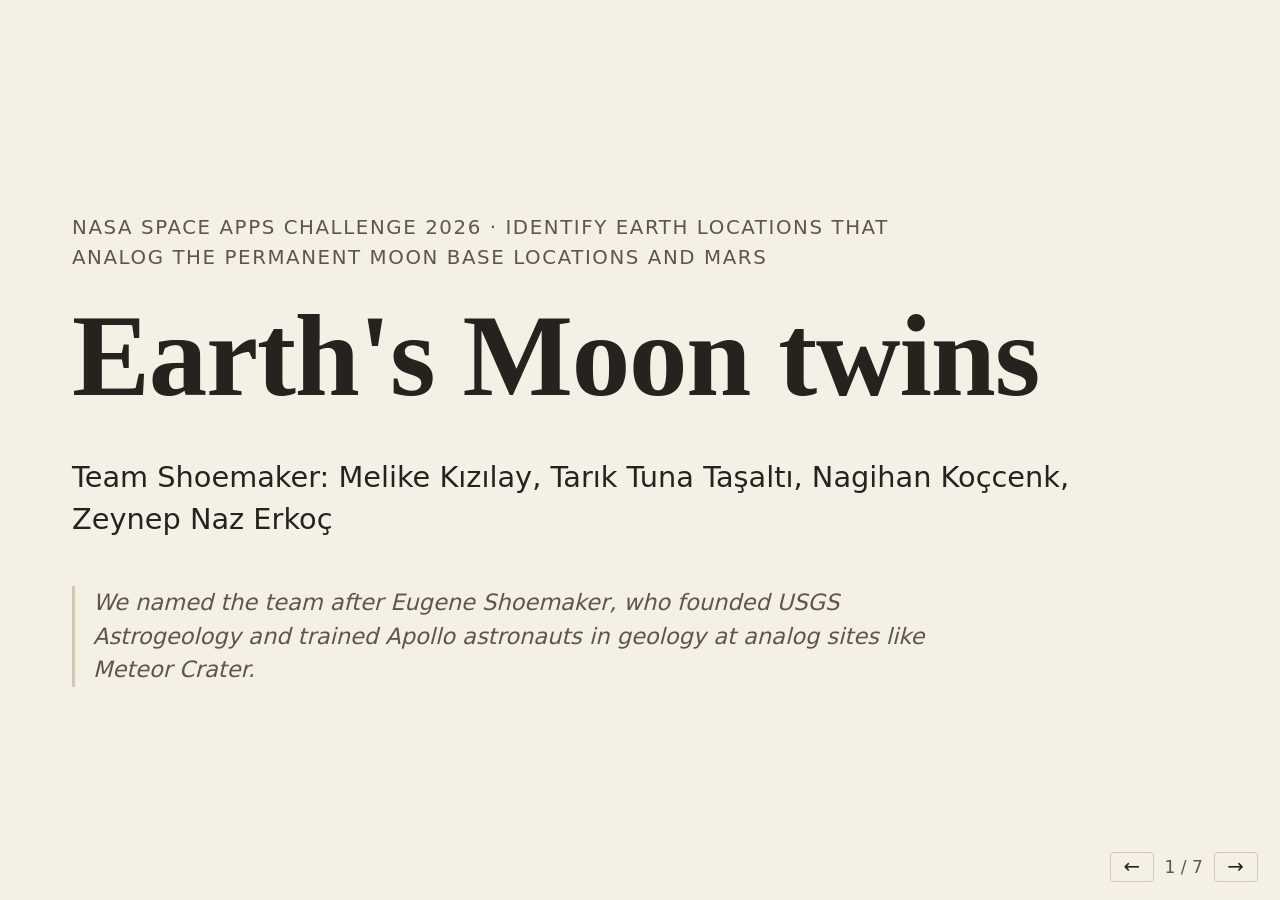
==== docs/demo/index.html @ 7f4cc54e "Consistency pass: rank wording, rank denominators, chart axis titles, submission texts Demo captions" ====
<!doctype html>
<html lang="en">
<head>
<meta charset="utf-8">
<meta name="viewport" content="width=device-width, initial-scale=1">
<title>Earth's Moon twins | Team Shoemaker demo</title>
<link rel="stylesheet" href="demo.css">
</head>
<body>
<main id="deck" aria-label="Seven-slide demo. Use the left and right arrow keys to move.">

<section class="slide s-title" aria-label="Slide 1 of 7">
  <p class="kicker">NASA Space Apps Challenge 2026 · Identify Earth Locations that Analog the Permanent Moon Base Locations and Mars</p>
  <h1>Earth's Moon twins</h1>
  <p class="team">Team Shoemaker: Melike Kızılay, Tarık Tuna Taşaltı, Nagihan Koçcenk, Zeynep Naz Erkoç</p>
  <p class="namesake">We named the team after Eugene Shoemaker, who founded USGS Astrogeology and trained Apollo astronauts in geology at analog sites like Meteor Crater.</p>
</section>

<section class="slide s-problem" aria-label="Slide 2 of 7">
  <h2>Moon missions keep testing at the same four places.</h2>
  <ol class="four"><li>Antarctica</li><li>Atacama</li><li>Iceland</li><li>Hawaii</li></ol>
  <p class="aside">We asked which other places on Earth match the Moon, how closely, and where each match breaks.</p>
</section>

<section class="slide s-method" aria-label="Slide 3 of 7">
  <h2>We compared 22,147 Earth windows with 13 places on the Moon.</h2>
  <div class="flow" role="img" aria-label="Moon elevation and Earth data give slope, relief and rock, which give one score per window, checked against known sites and look-alikes">
    <div class="node moon"><b>Moon</b><span>LRO LOLA, Kaguya</span></div>
    <div class="arrow" aria-hidden="true"></div>
    <div class="node mid"><b>Slope, relief, rock</b><span>10 km windows</span></div>
    <div class="arrow" aria-hidden="true"></div>
    <div class="node score"><b>One score</b><span>per window and target</span></div>
    <div class="node earth"><b>Earth</b><span>Copernicus DEM, WorldCover, GLiM, NASA POWER</span></div>
    <div class="node check"><b>Checked</b><span>15 known sites, 16 look-alikes</span></div>
  </div>
</section>

<section class="slide s-pair" aria-label="Slide 4 of 7">
  <h2>Terrain alone cannot tell a salt desert from a basalt field.</h2>
  <div class="pair">
    <figure><img src="img/salt.jpg" alt="NASA MODIS image of Dasht-e Kavir, a salt and clay desert"><figcaption>Dasht-e Kavir: terrain rank 245</figcaption></figure>
    <figure><img src="img/basalt.jpg" alt="NASA MODIS image of a dark basalt field in the Harrat ash Shaam, Jordan"><figcaption>Harrat ash Shaam, Jordan: rank 2 with rock and terrain</figcaption></figure>
  </div>
  <p class="auc"><span>Terrain <b>0.43</b></span><span>Rock <b>0.82</b></span><span>Both <b>0.92</b></span><em>AUC, mare target</em></p>
  <p class="note">We picked the look-alikes for their rock, so terrain failing is the finding.</p>
</section>

<section class="slide s-map" aria-label="Slide 5 of 7">
  <div class="band">
    <h2>Beyond the usual sites, the best mare matches are Arabian basalt fields (harrats).</h2>
    <p>Karacadağ lava field in southeastern Türkiye matches on rock too (rank 11 of 22,030) but lies under farmland: a place to sample, not to drive.</p>
  </div>
  <img class="shot" src="img/globes_mare.jpg" alt="Our homepage: the Moon with Mare Tranquillitatis selected, and the Earth turned to the Arabian basalt fields (harrats)">
  <p class="cap">Earth globe: our top robust mare candidate, Harrat ash Shaam, Jordan (rank 2 on our score and 9 on the pipeline score among lesser-known places).</p>
</section>

<section class="slide s-number" aria-label="Slide 6 of 7">
  <h2>No place on Earth is as cold as the Artemis III sites.</h2>
  <div class="big">
    <div><b>40 K</b><span>coldest spot in our Artemis III windows (NASA Diviner)</span></div>
    <div><b>-47 °C</b><span>lowest hourly temperature at the coldest Earth match, Arctic islands, Canada, 2001 to 2025 (NASA POWER)</span></div>
  </div>
  <div class="pair">
    <p><b>For Nobile: dry ground to bury ice in</b>Peru</p>
    <p><b>For Nobile: frozen bare ground to drill</b>Tibetan Plateau, China</p>
  </div>
</section>

<section class="slide s-next" aria-label="Slide 7 of 7">
  <h2>Next, we will test if NASA thermal data can tell basalt from look-alikes from orbit.</h2>
  <p class="link">Open the map: <a href="https://shoemaker-spaceapps.github.io/">shoemaker-spaceapps.github.io</a></p>
  <p class="data">Data: NASA LRO (LOLA, Diviner), POWER, GIBS · ESA Copernicus DEM, WorldCover · JAXA Kaguya · GLiM</p>
</section>

</main>
<nav class="ctl" aria-label="Slide controls">
  <button type="button" id="prev" aria-label="Previous slide">&larr;</button>
  <span id="count" aria-live="polite">1 / 7</span>
  <button type="button" id="next" aria-label="Next slide">&rarr;</button>
</nav>
<script src="demo.js"></script>
</body>
</html>
---- docs/demo/demo.css ----
:root {
  --paper: #f5f0e6; --paper-2: #ebe3d4; --ink: #26221e; --muted: #5e554c; --line: #d3c7b3;
  --accent: #9a3f22; --ochre: #94671f; --sage: #4f6145;
  --serif: "Iowan Old Style", "Palatino Linotype", Palatino, "Book Antiqua", Georgia, serif;
  --sans: system-ui, -apple-system, "Segoe UI", Roboto, "Helvetica Neue", Arial, sans-serif;
}
* { box-sizing: border-box; }
html, body { margin: 0; height: 100%; background: var(--paper); color: var(--ink); font-family: var(--sans); }
#deck { height: 100%; }
.slide { position: relative; width: 100vw; height: 100vh; overflow: hidden; padding: 7vmin 8vmin; display: none; flex-direction: column; }
.slide.on { display: flex; }
h1, h2 { font-family: var(--serif); font-weight: 600; margin: 0; line-height: 1.12; text-align: left; }
h1 { font-size: 13vmin; letter-spacing: -0.01em; margin: 2vmin 0 4vmin; }
h2 { font-size: 5.6vmin; max-width: 26ch; }
p { margin: 0; }
.kicker { font-size: 2.2vmin; letter-spacing: .08em; text-transform: uppercase; color: var(--muted); max-width: 70ch; line-height: 1.5; }
a { color: var(--accent); }
:focus-visible { outline: 3px solid var(--ochre); outline-offset: 2px; }

.s-title { justify-content: center; }
.s-title .team { font-size: 3.2vmin; max-width: 60ch; line-height: 1.45; }
.s-title .namesake { margin-top: 5vmin; font-size: 2.5vmin; color: var(--muted); font-style: italic; max-width: 62ch; border-left: 3px solid var(--line); padding-left: 2vmin; line-height: 1.5; }

.s-problem { background: var(--paper-2); }
.s-problem .four { list-style: none; padding: 0; margin: 7vmin 0 0; font-family: var(--serif); font-size: 7.5vmin; line-height: 1.15; color: var(--muted); }
.s-problem .aside { position: absolute; right: 8vmin; bottom: 9vmin; width: 40%; font-size: 3.1vmin; line-height: 1.45; }

.flow { height: 56vh; display: grid; margin-top: 6vmin; gap: 2.5vmin 1.5vmin; align-items: center;
  grid-template-columns: 1fr 5vmin 1fr 5vmin 1fr; grid-template-rows: 1fr 1fr;
  grid-template-areas: "moon a1 mid a2 score" "earth a1 mid a2 check"; }
.node { border: 2px solid var(--ink); border-radius: 6px; padding: 2.4vmin 2.6vmin; background: var(--paper); height: 100%; display: flex; flex-direction: column; justify-content: center; }
.node b { font-family: var(--serif); font-size: 3.6vmin; }
.node span { font-size: 2.3vmin; color: var(--muted); margin-top: .8vmin; line-height: 1.35; }
.moon { grid-area: moon; } .earth { grid-area: earth; } .mid { grid-area: mid; height: 70%; border-color: var(--accent); }
.score { grid-area: score; border-color: var(--accent); background: var(--accent); color: var(--paper); }
.score span { color: var(--paper-2); }
.check { grid-area: check; border-style: dashed; }
.arrow { height: 3px; background: var(--ink); position: relative; }
.arrow::after { content: ""; position: absolute; right: -2px; top: -6px; border: 7px solid transparent; border-left: 10px solid var(--ink); }
.flow .arrow:nth-of-type(2) { grid-area: a1; } .flow .arrow:nth-of-type(4) { grid-area: a2; }

.s-pair .pair { flex: 1; display: grid; grid-template-columns: 1fr 1fr; gap: 3vmin; margin-top: 4vmin; min-height: 0; }
.s-pair figure { margin: 0; display: flex; flex-direction: column; min-height: 0; }
.s-pair img { width: 100%; flex: 1; min-height: 0; object-fit: cover; border: 1px solid var(--line); }
.s-pair figcaption { font-size: 2.3vmin; color: var(--muted); margin-top: 1.2vmin; }
.s-pair .auc { margin-top: 3vmin; display: flex; gap: 5vmin; align-items: baseline; font-size: 2.6vmin; }
.s-pair .auc b { font-family: var(--serif); font-size: 6vmin; margin-left: 1vmin; color: var(--accent); }
.s-pair .auc em { color: var(--muted); font-size: 2.2vmin; }

.s-map { padding: 0; }
.s-map { background: #070708; }
.s-map { flex-direction: column; }
.s-map .shot { flex: 1; min-height: 0; width: 100%; object-fit: contain; object-position: center; display: block; }
.s-map .band { background: var(--paper); padding: 4vmin 8vmin 3vmin; }
.s-map .band h2 { margin: 0 0 1.4vmin; }
.s-map .band p { margin: 0; font-size: 2.7vmin; max-width: 80ch; }
.s-map .cap { color: #d8cfc0; font-size: 2.3vmin; margin: 0; padding: 1.2vmin 8vmin 2.4vmin; }

.s-number .big { display: grid; grid-template-columns: 1fr 1fr; gap: 6vmin; margin-top: 8vmin; }
.s-number .big b { display: block; font-family: var(--serif); font-size: 15vmin; line-height: 1; color: var(--accent); }
.s-number .big div:last-child b { color: var(--ink); }
.s-number .big span { display: block; font-size: 2.6vmin; color: var(--muted); margin-top: 2vmin; max-width: 34ch; line-height: 1.4; }
.s-number .aside { margin-top: auto; font-size: 3vmin; max-width: 52ch; line-height: 1.45; }

.s-next { justify-content: center; background: var(--paper-2); }
.s-next h2 { font-size: 6.4vmin; max-width: 24ch; }
.s-next .link { margin-top: 6vmin; font-size: 3.6vmin; }
.s-next .data { position: absolute; left: 8vmin; bottom: 7vmin; font-size: 2.2vmin; color: var(--muted); max-width: 80ch; }

.ctl { position: fixed; right: 2.5vmin; bottom: 2vmin; display: flex; gap: 1.2vmin; align-items: center; font-size: 1.9vmin; color: var(--muted); }
.ctl button { font: inherit; font-size: 2.2vmin; background: var(--paper); color: var(--ink); border: 1px solid var(--line); border-radius: 4px; padding: .3vmin 1.4vmin; cursor: pointer; }

@media print {
  @page { size: 1280px 720px; margin: 0; }
  .slide { display: flex !important; width: 1280px; height: 720px; page-break-after: always; break-after: page; }
  .ctl { display: none; }
}

.s-pair .note { margin-top: 1.4vmin; font-size: 2.3vmin; color: var(--muted); }

.s-number .pair { margin-top: auto; display: grid; grid-template-columns: 1fr 1fr; gap: 6vmin; }
.s-number .pair p { margin: 0; font-size: 3vmin; line-height: 1.35; }
.s-number .pair b { display: block; font-size: 2.3vmin; color: var(--muted); font-weight: 600; margin-bottom: .8vmin; }
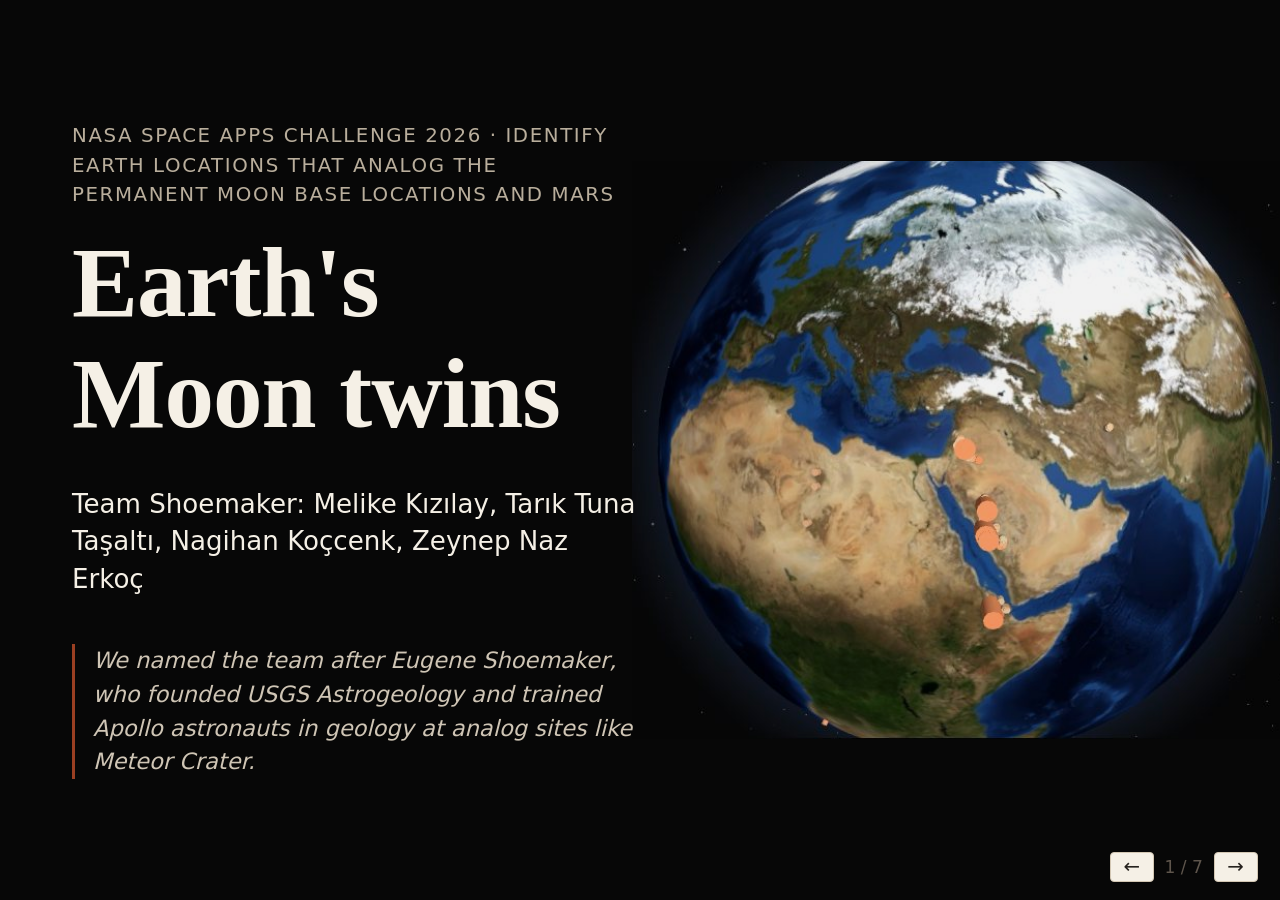
==== commit 92c0fea4: "Demo redesign: globe cover, usual-four contrast, trusted-site map, clearer ice and next-step slides" ====
--- a/docs/demo/index.html
+++ b/docs/demo/index.html
@@ -10,16 +10,21 @@
 <main id="deck" aria-label="Seven-slide demo. Use the left and right arrow keys to move.">
 
 <section class="slide s-title" aria-label="Slide 1 of 7">
-  <p class="kicker">NASA Space Apps Challenge 2026 · Identify Earth Locations that Analog the Permanent Moon Base Locations and Mars</p>
-  <h1>Earth's Moon twins</h1>
-  <p class="team">Team Shoemaker: Melike Kızılay, Tarık Tuna Taşaltı, Nagihan Koçcenk, Zeynep Naz Erkoç</p>
-  <p class="namesake">We named the team after Eugene Shoemaker, who founded USGS Astrogeology and trained Apollo astronauts in geology at analog sites like Meteor Crater.</p>
+  <img class="bg" src="img/earth.jpg" alt="">
+  <div class="txt">
+    <p class="kicker">NASA Space Apps Challenge 2026 · Identify Earth Locations that Analog the Permanent Moon Base Locations and Mars</p>
+    <h1>Earth's Moon twins</h1>
+    <p class="team">Team Shoemaker: Melike Kızılay, Tarık Tuna Taşaltı, Nagihan Koçcenk, Zeynep Naz Erkoç</p>
+    <p class="namesake">We named the team after Eugene Shoemaker, who founded USGS Astrogeology and trained Apollo astronauts in geology at analog sites like Meteor Crater.</p>
+  </div>
 </section>
 
 <section class="slide s-problem" aria-label="Slide 2 of 7">
-  <h2>Moon missions keep testing at the same four places.</h2>
-  <ol class="four"><li>Antarctica</li><li>Atacama</li><li>Iceland</li><li>Hawaii</li></ol>
-  <p class="aside">We asked which other places on Earth match the Moon, how closely, and where each match breaks.</p>
+  <h2>Moon analog tests keep returning to the same four places.</h2>
+  <div class="vs">
+    <div><p class="lbl">The usual analog sites</p><ol class="four"><li>Antarctica</li><li>Atacama</li><li>Iceland</li><li>Hawaii</li></ol></div>
+    <div class="rest"><p class="lbl">What we checked</p><b>22,147</b><p>windows of 10 km across Earth. Which match the Moon, how closely, and where does each match break?</p></div>
+  </div>
 </section>
 
 <section class="slide s-method" aria-label="Slide 3 of 7">
@@ -48,27 +53,31 @@
 <section class="slide s-map" aria-label="Slide 5 of 7">
   <div class="band">
     <h2>Beyond the usual sites, the best mare matches are Arabian basalt fields (harrats).</h2>
-    <p>Karacadağ lava field in southeastern Türkiye matches on rock too (rank 11 of 22,030) but lies under farmland: a place to sample, not to drive.</p>
+    <p>With the Afar rift, these are the lesser-known sites we trust most: bare basalt, on targets our known sites could test.</p>
   </div>
-  <img class="shot" src="img/globes_mare.jpg" alt="Our homepage: the Moon with Mare Tranquillitatis selected, and the Earth turned to the Arabian basalt fields (harrats)">
-  <p class="cap">Earth globe: our top robust mare candidate, Harrat ash Shaam, Jordan (rank 2 on our score and 9 on the pipeline score among lesser-known places).</p>
+  <img class="shot" src="img/map_mare.jpg" alt="Our map of lesser-known windows for the mare target, over Arabia and the Afar rift">
+  <p class="cap">Lesser-known windows for the mare. Top: Harrat ash Shaam, Jordan, rank 2 on our score, 9 on the pipeline score. Each dot opens why it matches, where it breaks, and what to test there.</p>
 </section>
 
 <section class="slide s-number" aria-label="Slide 6 of 7">
-  <h2>No place on Earth is as cold as the Artemis III sites.</h2>
+  <h2>No place on Earth is as cold as Artemis III, so we match each ice test to a place.</h2>
   <div class="big">
     <div><b>40 K</b><span>coldest spot in our Artemis III windows (NASA Diviner)</span></div>
     <div><b>-47 °C</b><span>lowest hourly temperature at the coldest Earth match, Arctic islands, Canada, 2001 to 2025 (NASA POWER)</span></div>
   </div>
+  <p class="rule">Nobile crater area: where to rehearse ice extraction on Earth</p>
   <div class="pair">
-    <p><b>For Nobile: dry ground to bury ice in</b>Peru</p>
-    <p><b>For Nobile: frozen bare ground to drill</b>Tibetan Plateau, China</p>
+    <p><b>Dry ground to bury ice in</b>Peru</p>
+    <p><b>Frozen bare ground to drill</b>Tibetan Plateau, China</p>
   </div>
 </section>
 
 <section class="slide s-next" aria-label="Slide 7 of 7">
   <h2>Next, we will test if NASA thermal data can tell basalt from look-alikes from orbit.</h2>
-  <p class="link">Open the map: <a href="https://shoemaker-spaceapps.github.io/">shoemaker-spaceapps.github.io</a></p>
+  <div class="cols">
+    <div><p class="use">Pick a lunar target and get ranked Earth sites, each with its reasons and limits.</p><p class="link"><a href="https://shoemaker-spaceapps.github.io/">shoemaker-spaceapps.github.io</a></p></div>
+    <div class="ready"><p class="lbl">Ready for field tests now</p><p>basalt fields (harrats) in Jordan and Saudi Arabia (5) and the Afar and East African rift in Ethiopia, Djibouti and Kenya (5)</p></div>
+  </div>
   <p class="data">Data: NASA LRO (LOLA, Diviner), POWER, GIBS · ESA Copernicus DEM, WorldCover · JAXA Kaguya · GLiM</p>
 </section>
 
--- a/docs/demo/demo.css
+++ b/docs/demo/demo.css
@@ -81,3 +81,47 @@
 .s-number .pair { margin-top: auto; display: grid; grid-template-columns: 1fr 1fr; gap: 6vmin; }
 .s-number .pair p { margin: 0; font-size: 3vmin; line-height: 1.35; }
 .s-number .pair b { display: block; font-size: 2.3vmin; color: var(--muted); font-weight: 600; margin-bottom: .8vmin; }
+
+/* redesign */
+.lbl { font-size: 2.1vmin; letter-spacing: .08em; text-transform: uppercase; color: var(--muted); margin: 0 0 2vmin; }
+h2 { max-width: 34ch; }
+.s-title { background: #070708; color: var(--paper); justify-content: center; }
+.s-title .bg { position: absolute; right: -6vmin; top: 50%; transform: translateY(-50%); height: 78%; width: 62%; object-fit: cover; object-position: 70% 50%; opacity: .95; }
+.s-title .txt { position: relative; max-width: 56%; }
+.s-title .kicker { color: #b9ae9c; }
+.s-title h1 { font-size: 11vmin; color: var(--paper); }
+.s-title .namesake { color: #cfc5b5; border-left-color: var(--accent); }
+.s-problem .vs { flex: 1; display: grid; grid-template-columns: 1fr 1.2fr; gap: 8vmin; margin-top: 7vmin; align-items: start; }
+.s-problem .four { margin: 0; font-size: 6.5vmin; }
+.s-problem .rest { border-left: 3px solid var(--accent); padding-left: 5vmin; }
+.s-problem .rest b { display: block; font-family: var(--serif); font-size: 15vmin; line-height: 1; color: var(--accent); }
+.s-problem .rest p:last-child { font-size: 3.2vmin; line-height: 1.45; margin-top: 2.5vmin; max-width: 30ch; }
+.s-map .band { background: #070708; color: var(--paper); padding: 5vmin 8vmin 2vmin; }
+.s-map .band p { color: #d8cfc0; }
+.s-map .shot { object-fit: cover; object-position: center 45%; }
+.s-number .big { margin-top: 6vmin; }
+.s-number .rule { margin-top: auto; padding-top: 2.4vmin; border-top: 2px solid var(--line); font-size: 2.1vmin; letter-spacing: .08em; text-transform: uppercase; color: var(--muted); }
+.s-number .pair { margin-top: 2.4vmin; }
+.s-number .pair p { font-family: var(--serif); font-size: 5vmin; }
+.s-number .pair b { font-family: var(--sans); }
+.s-next .cols { display: grid; grid-template-columns: 1fr 1fr; gap: 8vmin; margin-top: 6vmin; align-items: start; }
+.s-next .link { margin-top: 0; }
+.s-next .ready { border-left: 3px solid var(--accent); padding-left: 4vmin; }
+.s-next .ready p:last-child { font-family: var(--serif); font-size: 3.4vmin; line-height: 1.35; }
+.s-title .bg { right: 2vmin; height: 90%; width: auto; aspect-ratio: 1; object-fit: cover; }
+.s-title .txt { max-width: 58%; }
+.s-problem .vs { align-items: center; margin-top: 0; }
+.s-problem .four { font-size: 8.5vmin; }
+.s-problem .rest b { font-size: 19vmin; }
+.s-map .band h2 { max-width: 46ch; }
+.s-map .shot { object-position: center 80%; }
+.s-next .ready p:last-child::first-letter { text-transform: uppercase; }
+.s-next .link { font-size: 4vmin; }
+.s-title { background: #000; }
+.s-title .bg { right: -10vmin; height: 92%; }
+.s-title .txt { max-width: 50%; }
+.s-title .team { font-size: 2.9vmin; }
+.s-next .link { font-size: 3.4vmin; white-space: nowrap; }
+.s-title { background: #070707; }
+.s-title .bg { right: -2vmin; height: 100%; width: 52%; aspect-ratio: auto; object-fit: contain; object-position: center; }
+.s-next .use { font-size: 3vmin; line-height: 1.4; margin-bottom: 2vmin; max-width: 32ch; }
